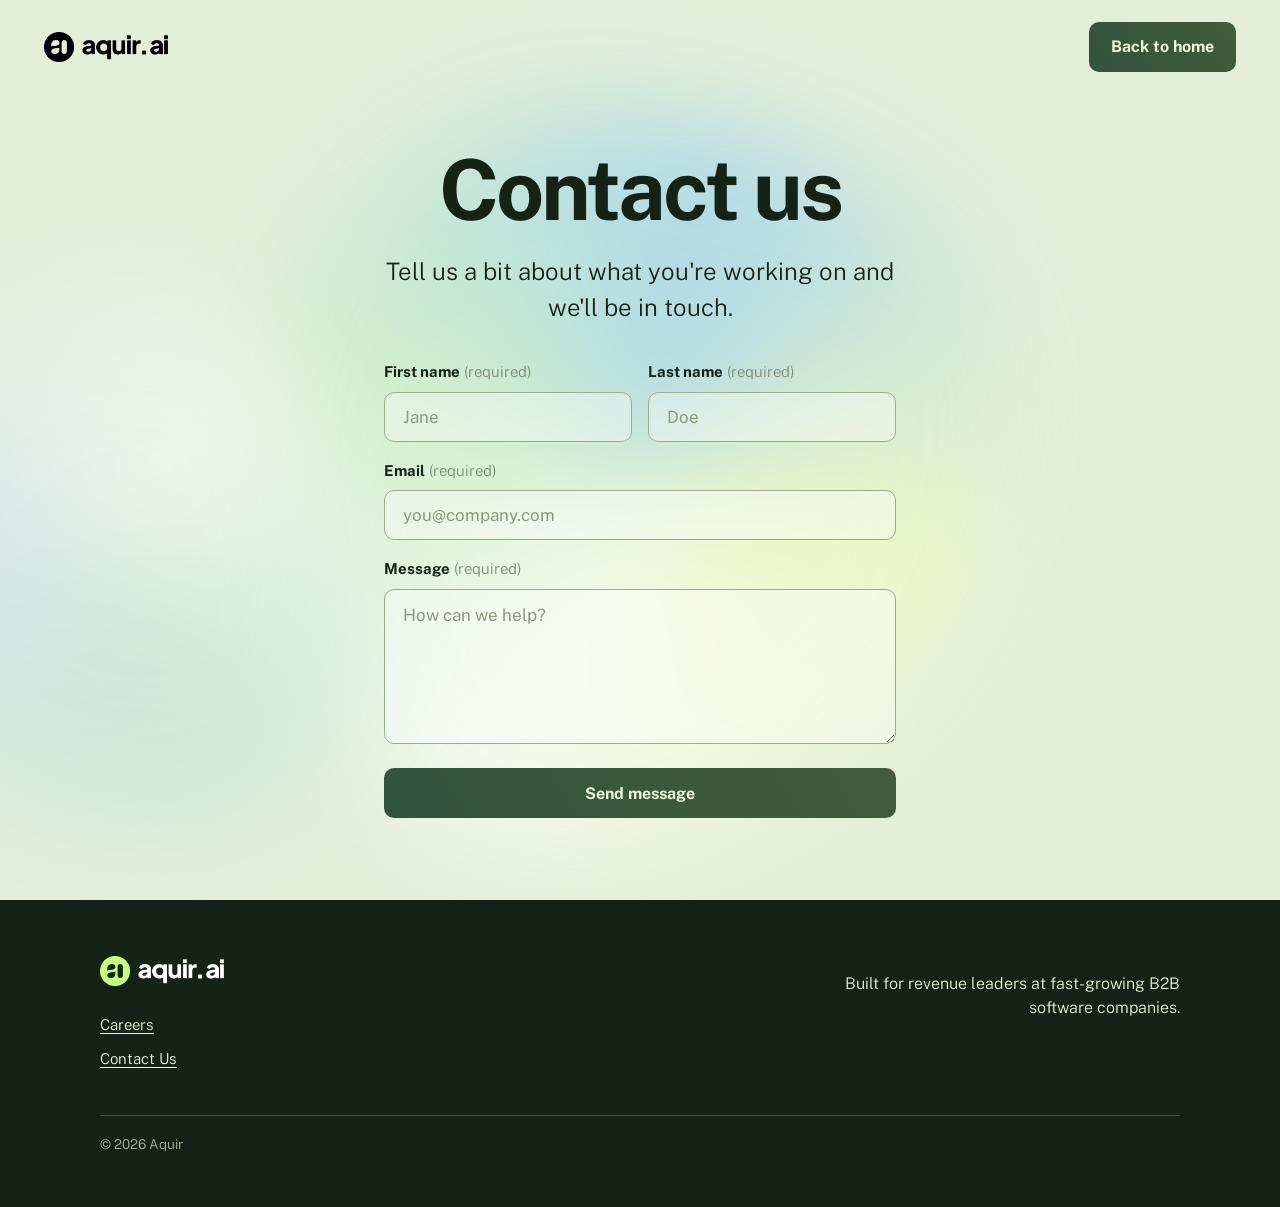
==== contact.html @ 86784267 "Add contact page with a standard contact form - New contact.html: first/last name, email, and messag" ====
<!doctype html>
<html lang="en">
<head>
  <meta charset="utf-8" />
  <meta name="viewport" content="width=device-width, initial-scale=1" />
  <title>Contact — aquir.ai</title>
  <meta name="description" content="Get in touch with the Aquir team." />
  <meta name="theme-color" content="#E4EFDA" />

  <meta property="og:type" content="website" />
  <meta property="og:title" content="Contact — aquir.ai" />
  <meta property="og:description" content="Get in touch with the Aquir team." />
  <meta property="og:url" content="https://aquir.ai/contact.html" />

  <link rel="preconnect" href="https://fonts.googleapis.com" />
  <link rel="preconnect" href="https://fonts.gstatic.com" crossorigin />
  <link href="https://fonts.googleapis.com/css2?family=Public+Sans:wght@300;500;700&display=swap" rel="stylesheet" />

  <link rel="stylesheet" href="styles.css" />
  <link rel="icon" href="data:image/svg+xml,<svg xmlns='http://www.w3.org/2000/svg' viewBox='0 0 32 32'><circle cx='16' cy='16' r='16' fill='%23152316'/><text x='16' y='23' text-anchor='middle' font-family='sans-serif' font-weight='700' font-size='20' fill='%23ECF7D9'>a</text></svg>" />
</head>
<body>

  <!-- ============================= CONTACT ============================= -->
  <section class="hero" id="hero">
    <div class="blobs" aria-hidden="true">
      <span class="blob blob--glow"></span>
      <span class="blob blob--accent"></span>
    </div>

    <header class="site-header">
      <a class="brand" href="/" aria-label="aquir.ai home">
        <img class="brand__img" src="assets/logo-dark.png" width="470" height="114" alt="aquir.ai" />
      </a>
      <a class="btn btn--contact" href="/">Back to home</a>
    </header>

    <div class="hero__content contact__content">
      <h1 class="contact__title">Contact us</h1>
      <p class="sub">Tell us a bit about what you're working on and we'll be in touch.</p>

      <!-- Contact form via Web3Forms (submissions emailed to the registered
           inbox). The access_key is public by design — safe in HTML. -->
      <form class="contact-form" id="contact" action="https://api.web3forms.com/submit" method="POST" novalidate>
        <input type="hidden" name="access_key" value="b8186f8d-525e-4fec-a610-77e7c552d2ee" />
        <input type="hidden" name="subject" value="New contact-form message — Aquir" />
        <input type="hidden" name="from_name" value="Aquir contact form" />
        <!-- honeypot: bots tick this; real users never see it -->
        <input type="checkbox" name="botcheck" class="hp" tabindex="-1" autocomplete="off" aria-hidden="true" />

        <div class="field-row">
          <div class="field">
            <label for="first_name"><b>First name</b><span class="req">(required)</span></label>
            <input id="first_name" name="first_name" type="text" required autocomplete="given-name" placeholder="Jane" />
          </div>
          <div class="field">
            <label for="last_name"><b>Last name</b><span class="req">(required)</span></label>
            <input id="last_name" name="last_name" type="text" required autocomplete="family-name" placeholder="Doe" />
          </div>
        </div>
        <div class="field">
          <label for="email"><b>Email</b><span class="req">(required)</span></label>
          <input id="email" name="email" type="email" required autocomplete="email" placeholder="you@company.com" />
        </div>
        <div class="field">
          <label for="message"><b>Message</b><span class="req">(required)</span></label>
          <textarea id="message" name="message" rows="5" required placeholder="How can we help?"></textarea>
        </div>
        <button type="submit">Send message</button>
      </form>
      <div class="signup__ok contact__ok" id="contact-ok" role="status" hidden>
        <p class="signup__ok-title">Message sent.</p>
        <p>Thanks for reaching out — your message is on its way to the Aquir team. We'll be in touch soon.</p>
      </div>
      <p class="signup__err" id="contact-err" role="alert" hidden>Something went wrong — please email <a href="mailto:hello@aquir.ai">hello@aquir.ai</a>.</p>
    </div>
  </section>

  <!-- ============================ FOOTER ============================ -->
  <footer class="site-footer">
    <div class="site-footer__inner">
      <div class="site-footer__cols">
        <div>
          <a class="brand" href="/" aria-label="aquir.ai home">
            <img class="brand__img" src="assets/logo-white.png" width="235" height="57" alt="aquir.ai" />
          </a>
          <nav class="footer-links" aria-label="Footer">
            <a href="mailto:hello@aquir.ai?subject=Careers%20at%20Aquir">Careers</a>
            <a href="contact.html">Contact Us</a>
          </nav>
        </div>
        <p class="site-footer__blurb">Built for revenue leaders at fast-growing B2B software companies.</p>
      </div>
      <hr class="site-footer__rule" />
      <p class="site-footer__copy">&copy; <span id="year">2026</span> Aquir</p>
    </div>
  </footer>

  <script>
    document.getElementById('year').textContent = new Date().getFullYear();

    // contact form — POST to Web3Forms via AJAX, keep the inline confirmation
    var form = document.getElementById('contact');
    var ok = document.getElementById('contact-ok');
    var err = document.getElementById('contact-err');
    var submitBtn = form.querySelector('button[type="submit"]');
    form.addEventListener('submit', function (e) {
      e.preventDefault();
      if (!form.checkValidity()) { form.reportValidity(); return; }
      err.hidden = true;
      submitBtn.disabled = true;
      submitBtn.textContent = 'Sending…';
      var data = Object.fromEntries(new FormData(form));
      // let the team reply straight to the sender
      data.replyto = data.email;
      fetch('https://api.web3forms.com/submit', {
        method: 'POST',
        headers: { 'Content-Type': 'application/json', 'Accept': 'application/json' },
        body: JSON.stringify(data)
      })
        .then(function (r) { return r.json(); })
        .then(function (result) {
          if (result.success) { form.hidden = true; ok.hidden = false; }
          else { throw new Error(result.message || 'submit failed'); }
        })
        .catch(function () {
          submitBtn.disabled = false;
          submitBtn.textContent = 'Send message';
          err.hidden = false;
        });
    });
  </script>
</body>
</html>
---- styles.css ----
/* ============================================================
   aquir.ai — single-page marketing site
   Public Sans · dark-green / cream-green palette
   Two sections: hero (animated blobs) + footer. No build step.
   ============================================================ */

:root {
  --ink:         #152316;   /* headings, footer bg, body text (near-black dark green) */
  --btn:         #244224;   /* button backgrounds (medium dark green) */
  --cream-green: #ECF7D9;   /* button/footer text */
  --hero-bg:     #E4EFDA;   /* hero base background (pale sage green) */
  --glow:        #F6FBF1;   /* soft near-white mint glow */
  --cream:       #F2EDE9;   /* fallback page background (muted cream) */
  --accent-sheen: linear-gradient(58deg, rgba(136,188,216,.14), rgba(243,255,193,.14)); /* subtle button sheen */

  --r-btn:  10px;           /* rectangular buttons */
  --r-pill: 27px;           /* email input */

  --maxw-hero: 760px;
  --maxw-foot: 1080px;
  --ease: cubic-bezier(.4, 0, .2, 1);
}

*, *::before, *::after { box-sizing: border-box; }
html { -webkit-text-size-adjust: 100%; }
body {
  margin: 0;
  background: var(--cream);
  color: var(--ink);
  font-family: "Public Sans", ui-sans-serif, system-ui, sans-serif;
  font-weight: 300;
  font-size: 17px;
  line-height: 1.5;
  -webkit-font-smoothing: antialiased;
  overflow-x: hidden;
}
a { color: inherit; }
img, svg { display: block; }
h1 { margin: 0; }
:focus-visible { outline: 3px solid var(--btn); outline-offset: 3px; border-radius: 6px; }
::selection { background: var(--btn); color: var(--cream-green); }

/* --------------------------- shared bits ------------------------------ */
.brand { display: inline-flex; align-items: center; gap: 11px; font-weight: 700; font-size: 21px; letter-spacing: -.02em; text-decoration: none; }
.brand__mark { width: 30px; height: 30px; flex: none; }
.brand__mark text { font-family: "Public Sans", sans-serif; }
.brand__img { height: 30px; width: auto; }

.btn {
  display: inline-flex; align-items: center; justify-content: center;
  font-family: inherit; font-weight: 700; font-size: 16px; line-height: 1;
  background: var(--accent-sheen), var(--btn); color: var(--cream-green);
  border: 0; border-radius: var(--r-btn); cursor: pointer;
  text-decoration: none;
  transition: background .18s var(--ease), transform .18s var(--ease);
}
.btn:hover { background: var(--accent-sheen), #1c351c; transform: translateY(-1px); }
.btn:active { transform: translateY(0); }

/* ============================== HERO ================================== */
.hero {
  position: relative;
  min-height: 100vh;
  min-height: 100svh;
  display: flex;
  flex-direction: column;
  background: var(--hero-bg);
  overflow: hidden;
  isolation: isolate;
}

/* animated soft-focus glow (CSS-only) — one large mint blob + a subtle accent */
.blobs { position: absolute; inset: 0; z-index: -1; pointer-events: none; }
.blob { position: absolute; border-radius: 50%; will-change: transform; }

/* primary: large twisting organic blob — morphs its silhouette and rotates
   slowly while a conic gradient sweeps color around it (mint→blue→yellow) */
.blob--glow {
  width: 58vw; height: 58vw;
  left: 21vw; top: 12%;
  background: conic-gradient(from 210deg at 50% 50%,
    #F6FBF1 0deg, #cfeecb 80deg, #a9d6ea 165deg, #eef8c4 255deg, #F6FBF1 360deg);
  border-radius: 42% 58% 63% 37% / 45% 38% 62% 55%;
  filter: blur(52px); opacity: .9;
  animation: twist-glow 22s var(--ease) infinite;
}
/* secondary: smaller counter-twisting blob for organic depth, left side */
.blob--accent {
  width: 40vw; height: 40vw;
  left: -12%; top: 34%;
  background: conic-gradient(from 40deg at 50% 50%,
    #F6FBF1 0deg, #bfe6d6 110deg, #cfe3ee 230deg, #F6FBF1 360deg);
  border-radius: 58% 42% 38% 62% / 55% 62% 38% 45%;
  filter: blur(56px); opacity: .7;
  animation: twist-accent 18s var(--ease) infinite;
}

@keyframes twist-glow {
  0%,100% { transform: translate(0,0) rotate(0deg) scale(1);
            border-radius: 42% 58% 63% 37% / 45% 38% 62% 55%; }
  50%     { transform: translate(3vw, 3vh) rotate(180deg) scale(1.08);
            border-radius: 62% 38% 34% 66% / 60% 55% 45% 40%; }
}
@keyframes twist-accent {
  0%,100% { transform: translate(0,0) rotate(0deg) scale(1);
            border-radius: 58% 42% 38% 62% / 55% 62% 38% 45%; }
  50%     { transform: translate(-3vw, -2vh) rotate(-160deg) scale(1.06);
            border-radius: 40% 60% 62% 38% / 42% 38% 62% 58%; }
}

.hero.is-paused .blob { animation-play-state: paused; }
@media (prefers-reduced-motion: reduce) { .blob { animation: none !important; } }

/* header — transparent, on the hero */
.site-header {
  flex: none;
  display: flex; align-items: center; justify-content: space-between;
  gap: 16px;
  padding: 22px clamp(20px, 5vw, 44px);
}
.site-header .brand { color: var(--ink); }
.btn--contact { padding: 17px 22px; }

/* hero content — centered constrained column */
.hero__content {
  flex: 1;
  display: flex; flex-direction: column; align-items: center; justify-content: center;
  text-align: center;
  width: 100%; max-width: var(--maxw-hero);
  margin-inline: auto;
  padding: clamp(32px, 6vh, 72px) 24px clamp(64px, 9vh, 104px);
}
.hero h1 {
  font-weight: 700;
  font-size: clamp(34px, 9vw, 84px);
  line-height: 0.98;
  letter-spacing: -0.035em;
  color: var(--ink);
  overflow-wrap: break-word;
}
.hero .sub {
  margin: 22px 0 0;
  font-weight: 300;
  font-size: clamp(18px, 3.2vw, 24px);
  color: var(--ink);
}

/* email capture */
.signup { margin-top: 40px; width: 100%; max-width: 353px; text-align: left; }
.signup__label { display: block; margin-bottom: 10px; font-size: 15px; }
.signup__label b { font-weight: 700; }
.signup__label .req { color: #7c8a76; font-weight: 300; margin-left: 4px; }
.signup input {
  width: 100%; height: 50px;
  padding: 0 22px;
  font: inherit; font-weight: 400; color: var(--ink);
  background: transparent;
  border: 1px solid #9aab8f;
  border-radius: var(--r-pill);
  transition: border-color .15s, box-shadow .15s;
}
.signup input::placeholder { color: #8a9a81; }
.signup input:focus { outline: none; border-color: var(--btn); box-shadow: 0 0 0 3px rgba(36,66,36,.16); }
.signup button {
  width: 100%; height: 50px; margin-top: 12px;
  font-family: inherit; font-weight: 700; font-size: 16px;
  color: var(--cream-green); background: var(--accent-sheen), var(--btn);
  border: 0; border-radius: var(--r-btn); cursor: pointer;
  transition: background .18s var(--ease), transform .18s var(--ease);
}
.signup button:hover { background: var(--accent-sheen), #1c351c; transform: translateY(-1px); }
.signup__ok { margin-top: 48px; max-width: 500px; color: var(--btn); }
.signup__ok[hidden] { display: none; }
.signup__ok p { margin: 0 0 12px; font-weight: 400; }
.signup__ok p:last-child { margin-bottom: 0; }
.signup__ok-title { font-weight: 700; font-size: 19px; }
.hp { position: absolute !important; left: -9999px !important; width: 1px; height: 1px; opacity: 0; }
.signup__err { margin-top: 14px; max-width: 353px; font-weight: 500; color: #9d2f1a; }
.signup__err a { color: inherit; }
.signup__err[hidden] { display: none; }

/* ============================= CONTACT ================================ */
.contact__content { max-width: 560px; align-items: stretch; text-align: left; }
.contact__title { text-align: center; font-size: clamp(34px, 7vw, 60px); line-height: 1; letter-spacing: -0.035em; color: var(--ink); }
.contact__content .sub { text-align: center; }

.contact-form { margin-top: 36px; width: 100%; display: flex; flex-direction: column; gap: 18px; }
.contact-form[hidden] { display: none; }
.field { display: flex; flex-direction: column; }
.field-row { display: flex; gap: 16px; }
.field-row .field { flex: 1; }
.field label { margin-bottom: 8px; font-size: 15px; }
.field label b { font-weight: 700; }
.field .req { color: #7c8a76; font-weight: 300; margin-left: 4px; }

.contact-form input,
.contact-form textarea {
  width: 100%;
  padding: 13px 18px;
  font: inherit; font-weight: 400; color: var(--ink);
  background: rgba(255,255,255,.35);
  border: 1px solid #9aab8f;
  border-radius: var(--r-btn);
  transition: border-color .15s, box-shadow .15s;
}
.contact-form input { height: 50px; padding-block: 0; }
.contact-form textarea { resize: vertical; min-height: 128px; line-height: 1.5; }
.contact-form input::placeholder,
.contact-form textarea::placeholder { color: #8a9a81; }
.contact-form input:focus,
.contact-form textarea:focus { outline: none; border-color: var(--btn); box-shadow: 0 0 0 3px rgba(36,66,36,.16); }

.contact-form button {
  margin-top: 6px; height: 50px;
  font-family: inherit; font-weight: 700; font-size: 16px;
  color: var(--cream-green); background: var(--accent-sheen), var(--btn);
  border: 0; border-radius: var(--r-btn); cursor: pointer;
  transition: background .18s var(--ease), transform .18s var(--ease);
}
.contact-form button:hover { background: var(--accent-sheen), #1c351c; transform: translateY(-1px); }
.contact-form button:disabled { opacity: .7; cursor: default; }

.contact__ok { text-align: center; margin-inline: auto; }

@media (max-width: 520px) {
  .field-row { flex-direction: column; gap: 18px; }
}

/* ============================= FOOTER ================================= */
.site-footer { background: var(--ink); color: var(--cream-green); padding: 56px clamp(20px, 5vw, 44px) 40px; }
.site-footer__inner { max-width: var(--maxw-foot); margin-inline: auto; }
.site-footer__cols { display: flex; justify-content: space-between; gap: 40px; flex-wrap: wrap; }
.site-footer .brand { color: var(--cream-green); }
.footer-links { margin-top: 20px; display: flex; flex-direction: column; gap: 12px; }
.footer-links a { color: var(--cream-green); font-size: 15px; text-decoration: underline; text-underline-offset: 3px; }
.footer-links a:hover { opacity: .85; }
.site-footer__blurb { max-width: 34ch; text-align: right; font-size: 16px; line-height: 1.5; color: var(--cream-green); }
.site-footer__rule { margin: 44px 0 18px; border: 0; border-top: 1px solid rgba(236,247,217,.22); }
.site-footer__copy { font-size: 13.5px; color: rgba(236,247,217,.7); }

@media (max-width: 620px) {
  .site-footer__cols { flex-direction: column; gap: 28px; }
  .site-footer__blurb { text-align: left; max-width: none; }
}
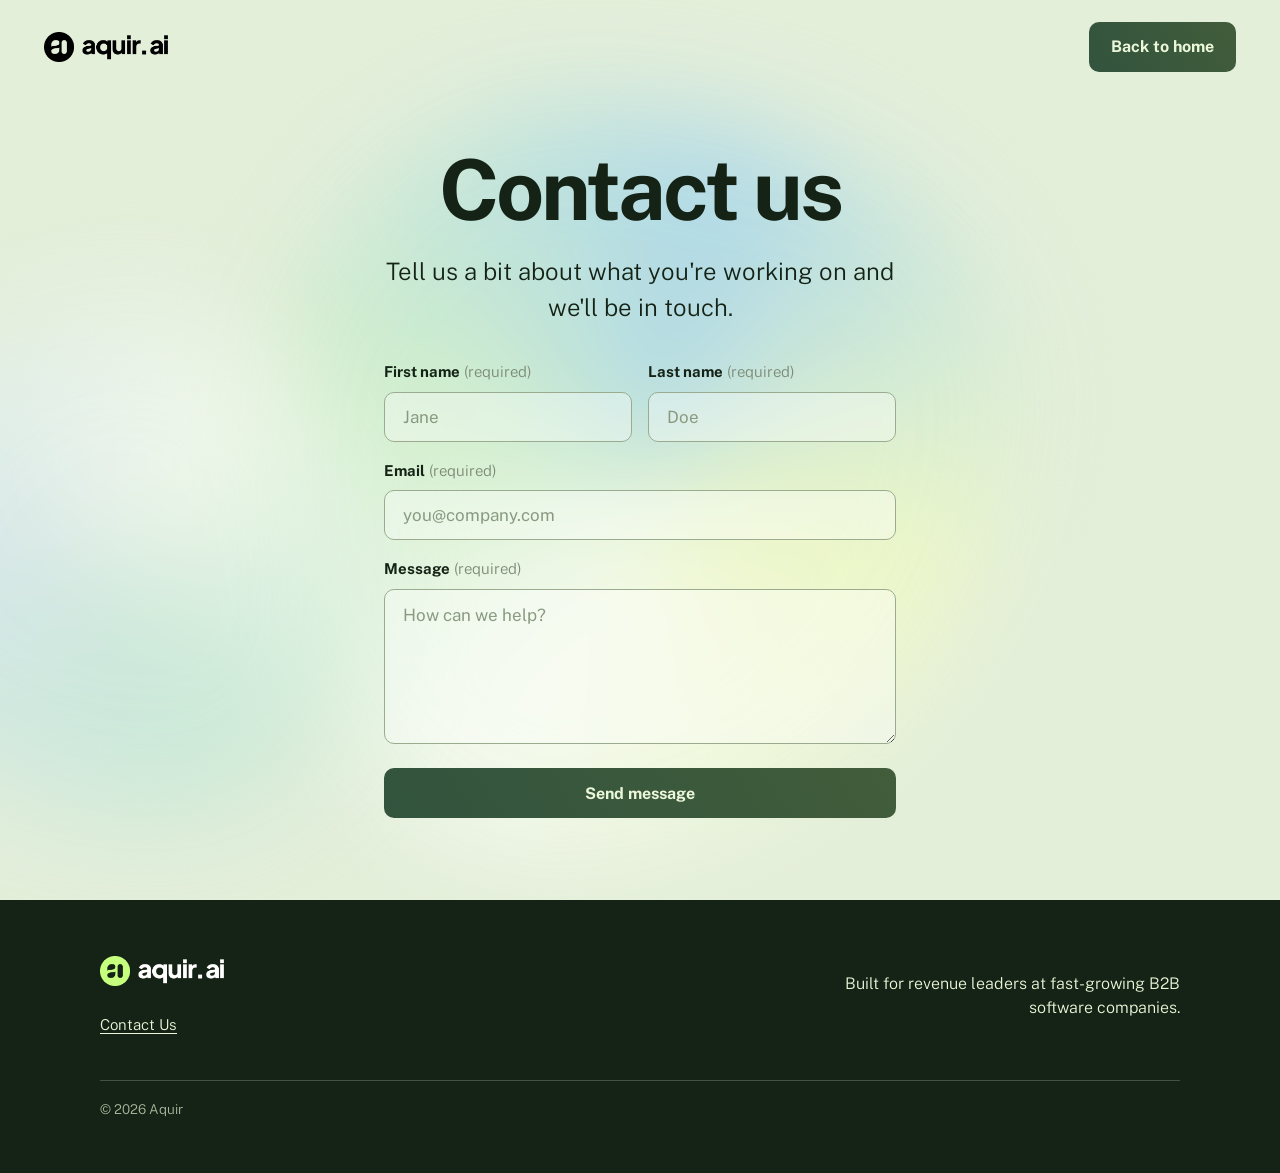
==== commit cc34dbe2: "Remove the Careers link from the footer Drop the Careers mailto link from both the homepage and cont" ====
--- a/contact.html
+++ b/contact.html
@@ -85,7 +85,6 @@
             <img class="brand__img" src="assets/logo-white.png" width="235" height="57" alt="aquir.ai" />
           </a>
           <nav class="footer-links" aria-label="Footer">
-            <a href="mailto:hello@aquir.ai?subject=Careers%20at%20Aquir">Careers</a>
             <a href="contact.html">Contact Us</a>
           </nav>
         </div>
